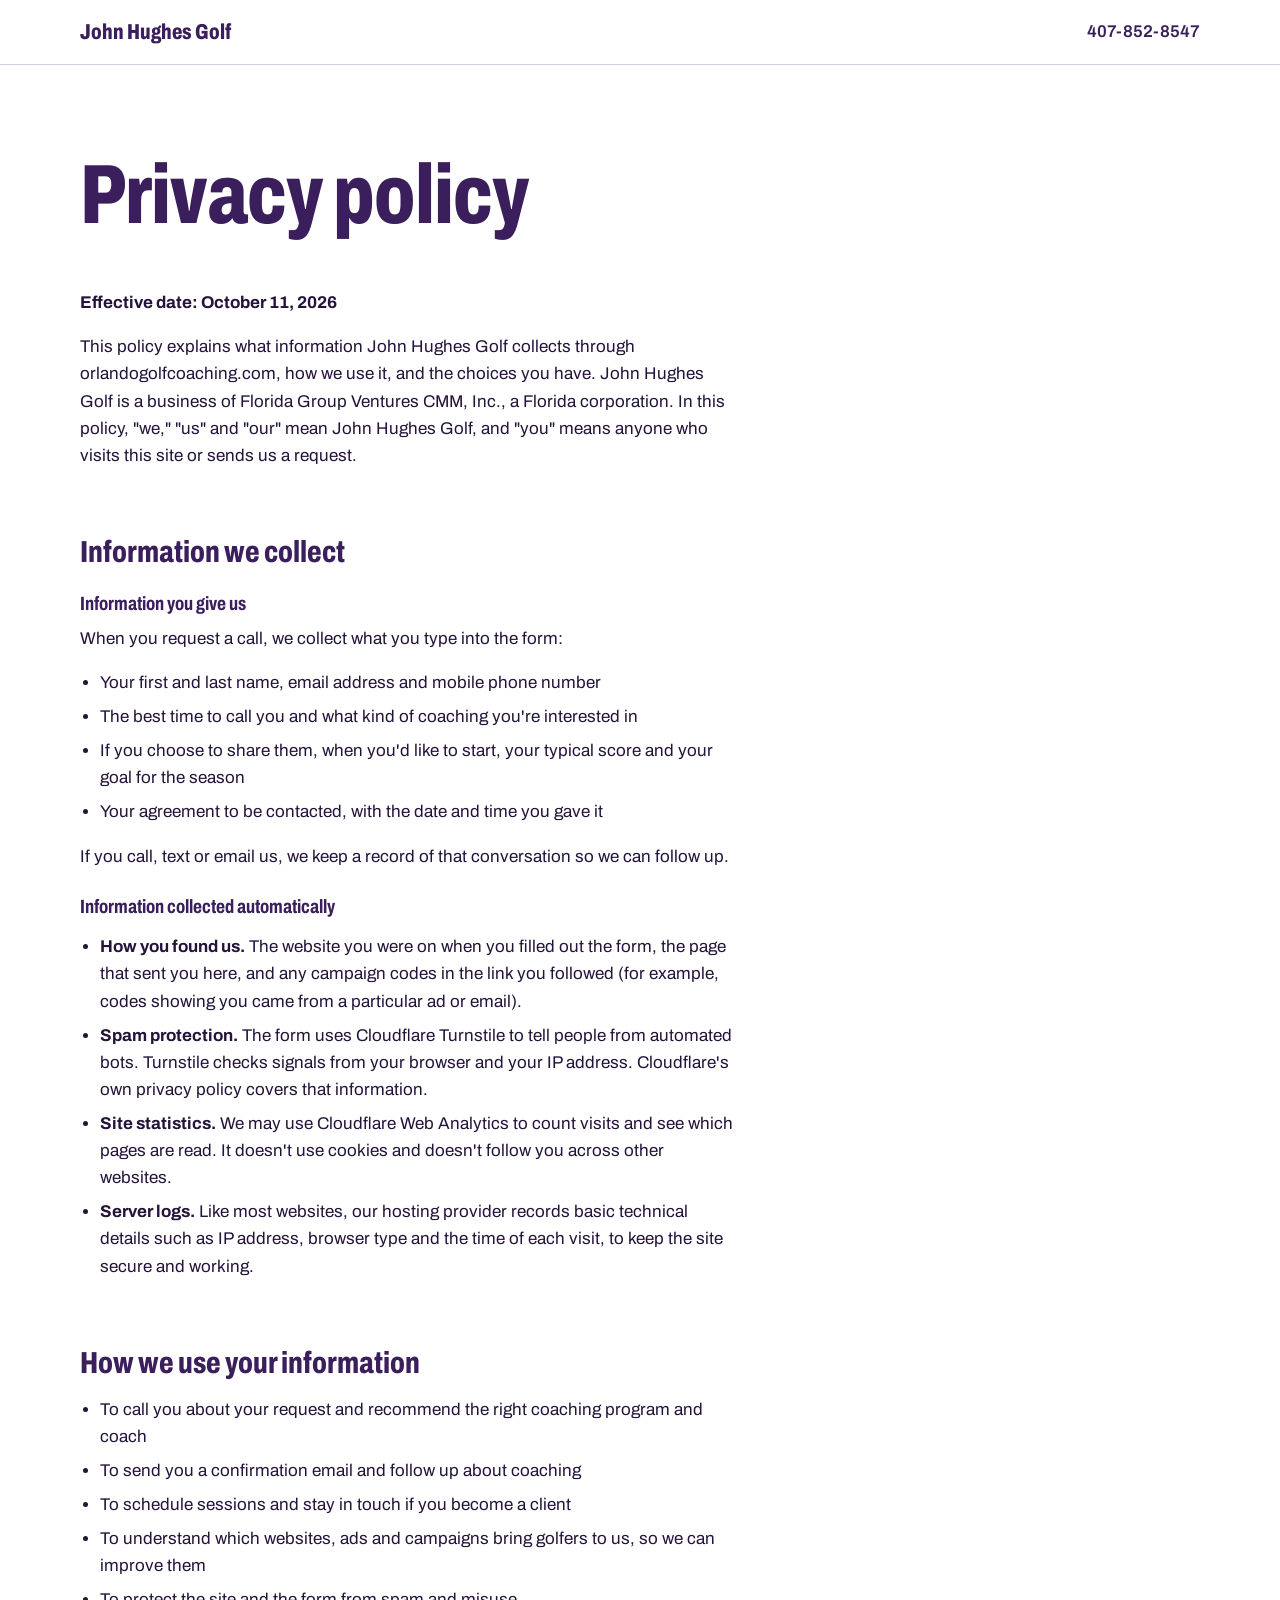
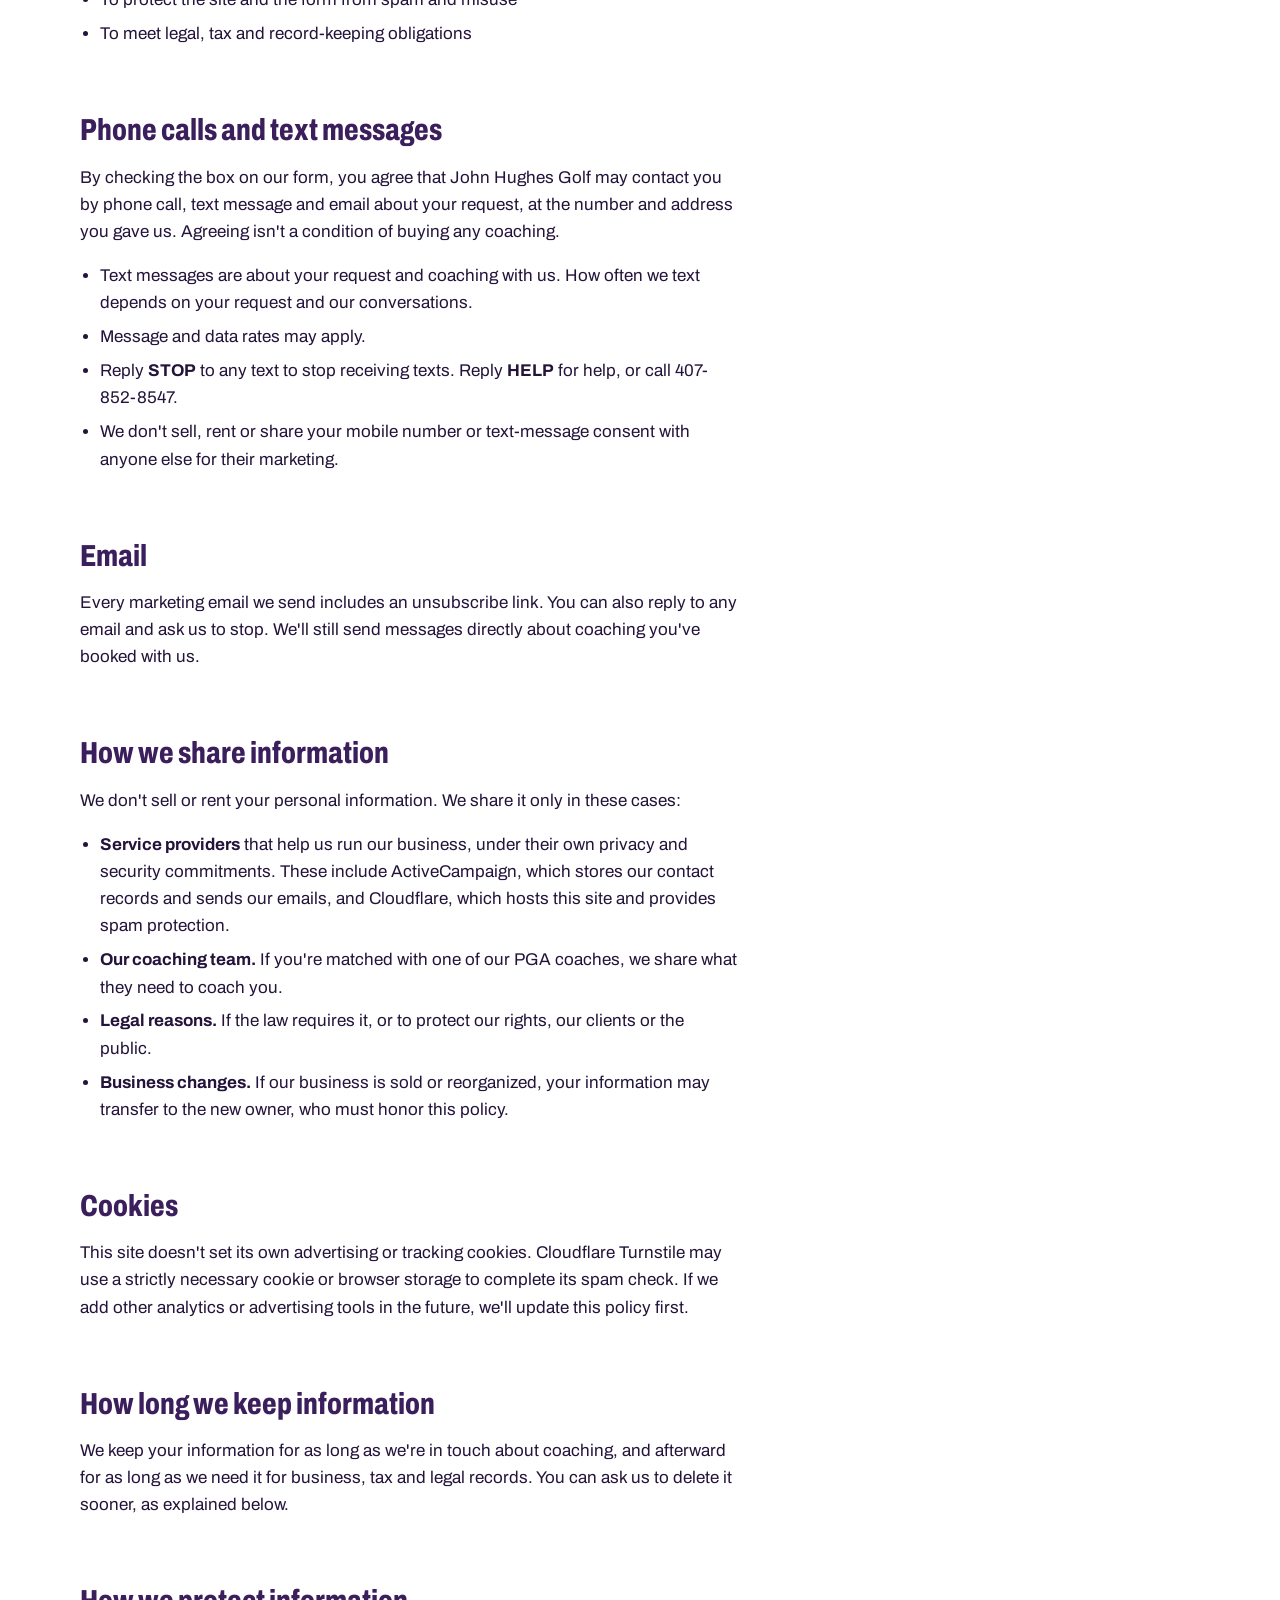
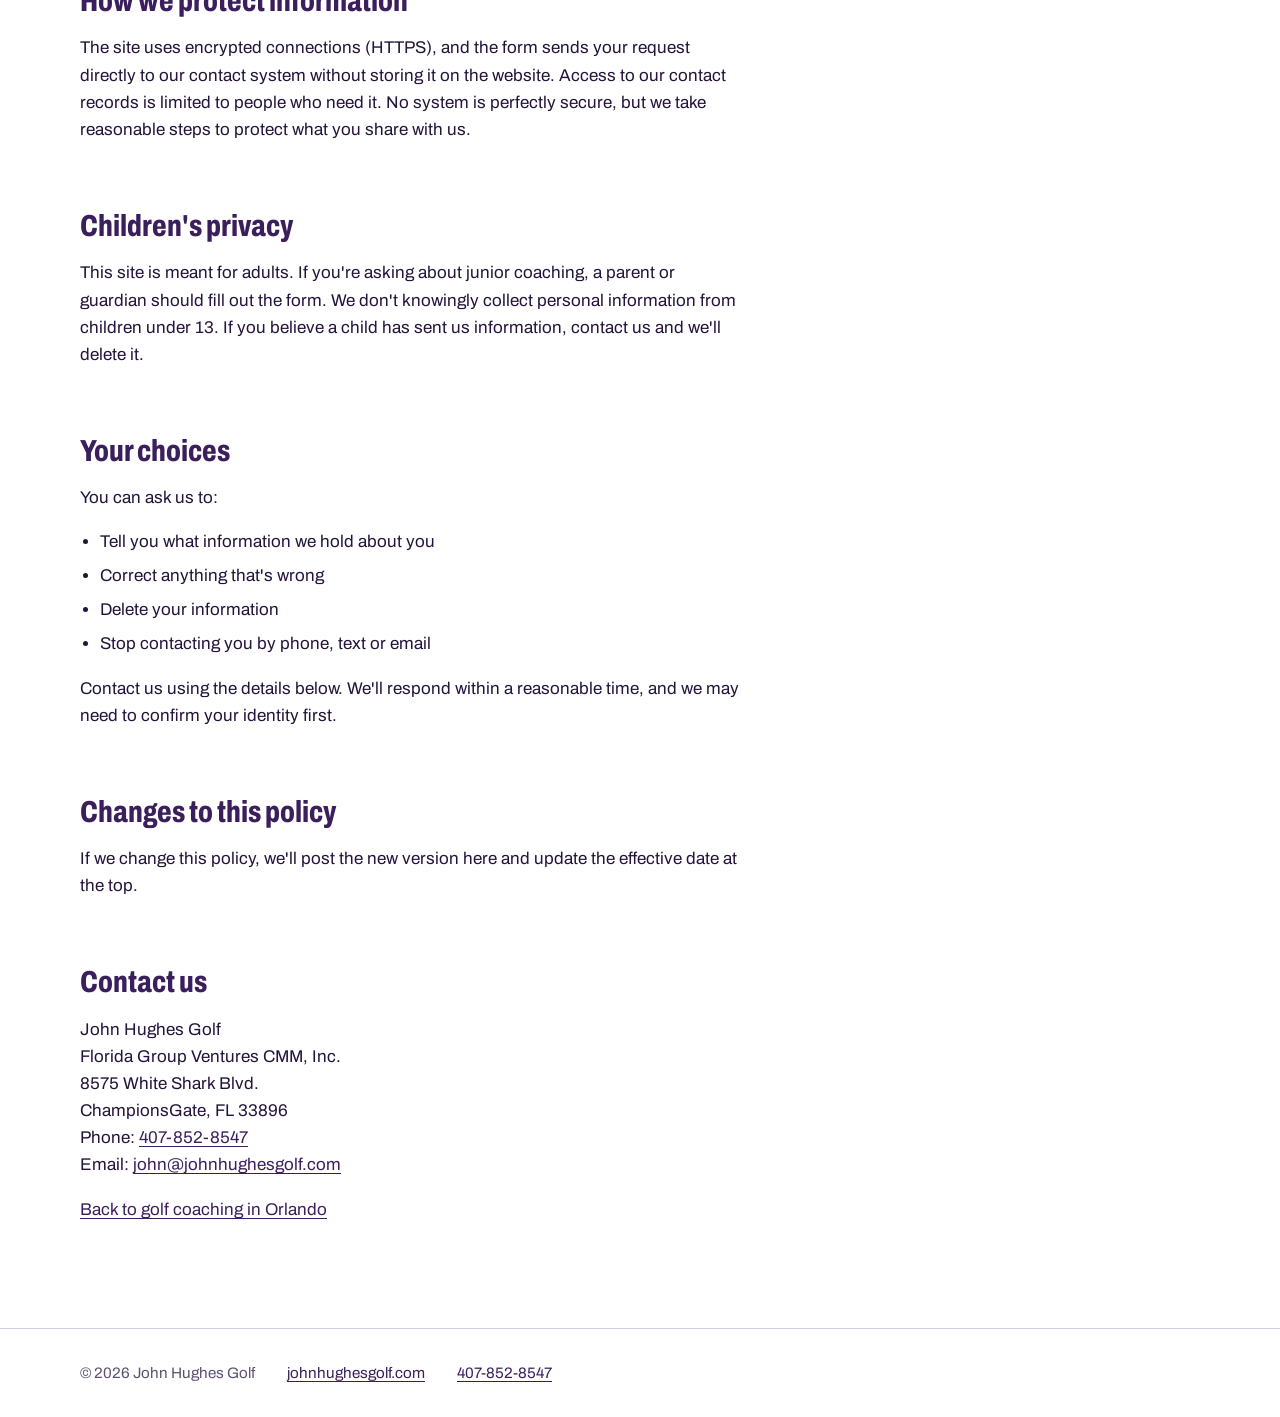
==== privacy.html @ 6e652a60 "Add orlandogolfcoaching.com landing site Static page, privacy and thank-you pages, Cloudflare Pages " ====
<!doctype html>
<html lang="en">
<head>
<meta charset="utf-8">
<meta name="viewport" content="width=device-width, initial-scale=1, viewport-fit=cover">
<title>Privacy policy | John Hughes Golf</title>
<meta name="description" content="How John Hughes Golf collects, uses and protects the information you share on orlandogolfcoaching.com.">
<link rel="canonical" href="https://orlandogolfcoaching.com/privacy.html">
<link rel="icon" href="/favicon.svg" type="image/svg+xml">
<link rel="preconnect" href="https://fonts.googleapis.com">
<link rel="preconnect" href="https://fonts.gstatic.com" crossorigin>
<link rel="stylesheet" href="https://fonts.googleapis.com/css2?family=Archivo:wdth,wght@62..125,400..800&display=swap">
<link rel="stylesheet" href="/styles.css">
</head>
<body>
<a class="skip" href="#main">Skip to content</a>
<header class="masthead"><div class="wrap masthead-inner"><a class="brand" href="/">John Hughes Golf</a><a class="masthead-phone" href="tel:+14078528547">407-852-8547</a></div></header>

<main id="main" class="band">
<div class="wrap prose policy">
  <h1>Privacy policy</h1>
  <p><strong>Effective date: October 11, 2026</strong></p>
  <p>This policy explains what information John Hughes Golf collects through orlandogolfcoaching.com, how we use it, and the choices you have. John Hughes Golf is a business of Florida Group Ventures CMM, Inc., a Florida corporation. In this policy, "we," "us" and "our" mean John Hughes Golf, and "you" means anyone who visits this site or sends us a request.</p>

  <h2>Information we collect</h2>
  <h3>Information you give us</h3>
  <p>When you request a call, we collect what you type into the form:</p>
  <ul>
    <li>Your first and last name, email address and mobile phone number</li>
    <li>The best time to call you and what kind of coaching you're interested in</li>
    <li>If you choose to share them, when you'd like to start, your typical score and your goal for the season</li>
    <li>Your agreement to be contacted, with the date and time you gave it</li>
  </ul>
  <p>If you call, text or email us, we keep a record of that conversation so we can follow up.</p>

  <h3>Information collected automatically</h3>
  <ul>
    <li><strong>How you found us.</strong> The website you were on when you filled out the form, the page that sent you here, and any campaign codes in the link you followed (for example, codes showing you came from a particular ad or email).</li>
    <li><strong>Spam protection.</strong> The form uses Cloudflare Turnstile to tell people from automated bots. Turnstile checks signals from your browser and your IP address. Cloudflare's own privacy policy covers that information.</li>
    <li><strong>Site statistics.</strong> We may use Cloudflare Web Analytics to count visits and see which pages are read. It doesn't use cookies and doesn't follow you across other websites.</li>
    <li><strong>Server logs.</strong> Like most websites, our hosting provider records basic technical details such as IP address, browser type and the time of each visit, to keep the site secure and working.</li>
  </ul>

  <h2>How we use your information</h2>
  <ul>
    <li>To call you about your request and recommend the right coaching program and coach</li>
    <li>To send you a confirmation email and follow up about coaching</li>
    <li>To schedule sessions and stay in touch if you become a client</li>
    <li>To understand which websites, ads and campaigns bring golfers to us, so we can improve them</li>
    <li>To protect the site and the form from spam and misuse</li>
    <li>To meet legal, tax and record-keeping obligations</li>
  </ul>

  <h2>Phone calls and text messages</h2>
  <p>By checking the box on our form, you agree that John Hughes Golf may contact you by phone call, text message and email about your request, at the number and address you gave us. Agreeing isn't a condition of buying any coaching.</p>
  <ul>
    <li>Text messages are about your request and coaching with us. How often we text depends on your request and our conversations.</li>
    <li>Message and data rates may apply.</li>
    <li>Reply <strong>STOP</strong> to any text to stop receiving texts. Reply <strong>HELP</strong> for help, or call 407-852-8547.</li>
    <li>We don't sell, rent or share your mobile number or text-message consent with anyone else for their marketing.</li>
  </ul>

  <h2>Email</h2>
  <p>Every marketing email we send includes an unsubscribe link. You can also reply to any email and ask us to stop. We'll still send messages directly about coaching you've booked with us.</p>

  <h2>How we share information</h2>
  <p>We don't sell or rent your personal information. We share it only in these cases:</p>
  <ul>
    <li><strong>Service providers</strong> that help us run our business, under their own privacy and security commitments. These include ActiveCampaign, which stores our contact records and sends our emails, and Cloudflare, which hosts this site and provides spam protection.</li>
    <li><strong>Our coaching team.</strong> If you're matched with one of our PGA coaches, we share what they need to coach you.</li>
    <li><strong>Legal reasons.</strong> If the law requires it, or to protect our rights, our clients or the public.</li>
    <li><strong>Business changes.</strong> If our business is sold or reorganized, your information may transfer to the new owner, who must honor this policy.</li>
  </ul>

  <h2>Cookies</h2>
  <p>This site doesn't set its own advertising or tracking cookies. Cloudflare Turnstile may use a strictly necessary cookie or browser storage to complete its spam check. If we add other analytics or advertising tools in the future, we'll update this policy first.</p>

  <h2>How long we keep information</h2>
  <p>We keep your information for as long as we're in touch about coaching, and afterward for as long as we need it for business, tax and legal records. You can ask us to delete it sooner, as explained below.</p>

  <h2>How we protect information</h2>
  <p>The site uses encrypted connections (HTTPS), and the form sends your request directly to our contact system without storing it on the website. Access to our contact records is limited to people who need it. No system is perfectly secure, but we take reasonable steps to protect what you share with us.</p>

  <h2>Children's privacy</h2>
  <p>This site is meant for adults. If you're asking about junior coaching, a parent or guardian should fill out the form. We don't knowingly collect personal information from children under 13. If you believe a child has sent us information, contact us and we'll delete it.</p>

  <h2>Your choices</h2>
  <p>You can ask us to:</p>
  <ul>
    <li>Tell you what information we hold about you</li>
    <li>Correct anything that's wrong</li>
    <li>Delete your information</li>
    <li>Stop contacting you by phone, text or email</li>
  </ul>
  <p>Contact us using the details below. We'll respond within a reasonable time, and we may need to confirm your identity first.</p>

  <h2>Changes to this policy</h2>
  <p>If we change this policy, we'll post the new version here and update the effective date at the top.</p>

  <h2>Contact us</h2>
  <p>John Hughes Golf<br>
  Florida Group Ventures CMM, Inc.<br>
  8575 White Shark Blvd.<br>
  ChampionsGate, FL 33896<br>
  Phone: <a href="tel:+14078528547">407-852-8547</a><br>
  Email: <a href="mailto:john@johnhughesgolf.com">john@johnhughesgolf.com</a></p>

  <p><a href="/">Back to golf coaching in Orlando</a></p>
</div>
</main>

<footer class="footer">
  <div class="wrap footer-inner">
    <p>&copy; 2026 John Hughes Golf</p>
    <p><a href="https://www.johnhughesgolf.com/">johnhughesgolf.com</a></p>
    <p><a href="tel:+14078528547">407-852-8547</a></p>
  </div>
</footer>
</body>
</html>
---- styles.css ----
/* John Hughes Golf landing page. Palette from John's brand colors: deep purple, orange, light lavender. */
:root {
  --purple: #3B1F5C;
  --ink: #24133A;
  --muted: #5E5070;
  --orange: #F08A24;
  --orange-deep: #D9740F;
  --lavender: #EEE8F6;
  --rule: #D6CCE4;
  --paper: #FFFFFF;
  --error: #A3261B;
  --measure: 66ch;
  --font: "Archivo", "Helvetica Neue", Arial, sans-serif;
}

*, *::before, *::after { box-sizing: border-box; }
html { scroll-behavior: smooth; scroll-padding-top: env(safe-area-inset-top, 0px); -webkit-text-size-adjust: 100%; }
@media (prefers-reduced-motion: reduce) { html { scroll-behavior: auto; } }
body {
  margin: 0;
  background: var(--paper);
  color: var(--ink);
  font-family: var(--font);
  font-size: 1.0625rem;
  line-height: 1.6;
  padding-bottom: env(safe-area-inset-bottom, 0px);
}
img { max-width: 100%; height: auto; display: block; }
a { color: var(--purple); text-underline-offset: 0.18em; }
a:hover { color: var(--orange-deep); }
:focus-visible { outline: 3px solid var(--orange); outline-offset: 3px; border-radius: 2px; }

.skip { position: absolute; left: -9999px; top: 0; }
.skip:focus { left: 1rem; top: 1rem; z-index: 10; background: var(--paper); padding: .5rem .75rem; }
.visually-hidden { position: absolute; width: 1px; height: 1px; overflow: hidden; clip: rect(0 0 0 0); white-space: nowrap; }

.wrap { width: min(1120px, 100% - 2.5rem); margin-inline: auto; }
.prose { max-width: var(--measure); }

h1, h2, h3 { font-stretch: 75%; line-height: 1.02; color: var(--purple); margin: 0 0 .6em; }
h1 { font-size: clamp(2.75rem, 7vw, 5.25rem); font-weight: 800; letter-spacing: -0.01em; }
h2 { font-size: clamp(1.9rem, 3.6vw, 2.75rem); font-weight: 780; }
h3 { font-size: 1.45rem; font-weight: 720; }
p { margin: 0 0 1em; }

/* Masthead */
.masthead { padding-top: env(safe-area-inset-top, 0px); border-bottom: 1px solid var(--rule); }
.masthead-inner { display: flex; justify-content: space-between; align-items: center; min-height: 64px; }
.brand { font-weight: 800; font-stretch: 75%; font-size: 1.35rem; color: var(--purple); text-decoration: none; }
.masthead-phone { font-weight: 600; text-decoration: none; }

/* Buttons */
.button {
  display: inline-block;
  background: var(--orange);
  color: var(--ink);
  font: inherit;
  font-weight: 700;
  font-size: 1.1rem;
  padding: .9rem 1.6rem;
  border: 0;
  border-radius: 999px;
  text-decoration: none;
  cursor: pointer;
}
.button:hover { background: var(--orange-deep); color: var(--ink); }
.button[disabled] { opacity: .6; cursor: progress; }

/* Hero */
.hero { padding: clamp(2.5rem, 6vw, 5rem) 0 clamp(2.5rem, 5vw, 4rem); }
.hero-grid { display: grid; grid-template-columns: 1.15fr .85fr; gap: clamp(2rem, 5vw, 4.5rem); align-items: end; }
.lede { font-size: 1.25rem; color: var(--muted); max-width: 38ch; }
.hero-actions { display: flex; flex-wrap: wrap; align-items: center; gap: 1rem 1.25rem; margin-top: 1.75rem; }
.hero-note { color: var(--muted); font-size: .95rem; max-width: 28ch; }
.hero-photo { margin: 0; background: var(--lavender); border-radius: 0 0 0 96px; overflow: hidden; aspect-ratio: 9 / 11; }
.hero-photo img { width: 100%; height: 100%; object-fit: cover; }

/* Bands */
.band { padding: clamp(3rem, 7vw, 5.5rem) 0; }
.band-tight { padding-top: clamp(1rem, 3vw, 2rem); }
.band-dark { background: var(--purple); color: #F3EEF9; }
.band-dark h2 { color: #FFFFFF; }
.band-dark a { color: #FFFFFF; }
.band-lavender { background: var(--lavender); }
.section-title { max-width: 22ch; }

/* Lesson formats: three columns separated by rules, not cards */
.formats { display: grid; grid-template-columns: repeat(3, 1fr); border-top: 3px solid var(--purple); }
.format { padding: 1.5rem 1.75rem 0 0; }
.format + .format { padding-left: 1.75rem; border-left: 1px solid var(--rule); }
.formats-note { margin-top: 2rem; }

/* Technology */
.big-line { font-size: clamp(1.6rem, 3vw, 2.1rem); font-weight: 700; font-stretch: 80%; color: var(--orange); margin-bottom: 2rem; }
.tech { display: grid; grid-template-columns: repeat(3, 1fr); gap: 2rem; margin: 0 0 2rem; }
.tech div { border-top: 1px solid rgba(255,255,255,.35); padding-top: 1rem; }
.tech dt { font-weight: 700; font-size: 1.15rem; margin-bottom: .5rem; color: #FFFFFF; }
.tech dd { margin: 0; }

/* Two columns */
.two-col { display: grid; grid-template-columns: 1fr 1fr; gap: clamp(2rem, 5vw, 4rem); }
.two-col ul { padding-left: 1.2em; margin: 0; }
.two-col li + li { margin-top: .4em; }

/* Scorecard */
.scorecard { width: 100%; max-width: 900px; border-collapse: collapse; background: var(--paper); margin-top: 1rem; border: 2px solid var(--purple); }
.scorecard thead th { background: var(--purple); color: #FFFFFF; text-align: left; font-weight: 700; font-size: .95rem; padding: .6rem 1rem; }
.scorecard td, .scorecard tbody th { border-top: 1px solid var(--rule); padding: 1rem; vertical-align: top; text-align: left; font-weight: 400; }
.scorecard td:first-child { width: 4.5rem; text-align: center; font-weight: 800; font-stretch: 75%; font-size: 1.6rem; color: var(--purple); border-right: 1px solid var(--rule); }
.scorecard tbody th { width: 52%; border-right: 1px solid var(--rule); }
.scorecard .blank { background-image: repeating-linear-gradient(transparent 0 30px, var(--rule) 30px 31px); }

/* Steps */
.steps { padding-left: 1.4em; }
.steps li { padding-left: .3em; margin-bottom: .8em; }
.steps li::marker { font-weight: 800; color: var(--purple); }

/* Coach */
.coach { display: grid; grid-template-columns: 300px 1fr; gap: clamp(2rem, 5vw, 4rem); align-items: start; }
.coach-photo { background: var(--lavender); border-radius: 0 0 0 64px; aspect-ratio: 6 / 7; object-fit: cover; width: 100%; }

/* FAQ */
.faq details { border-top: 1px solid var(--rule); padding: .9rem 0; }
.faq details:last-child { border-bottom: 1px solid var(--rule); }
.faq summary { cursor: pointer; font-weight: 700; font-size: 1.1rem; color: var(--purple); }
.faq details p { margin: .6rem 0 0; }

/* Request section and form */
.request { display: grid; grid-template-columns: .8fr 1.2fr; gap: clamp(2rem, 5vw, 4rem); align-items: start; }
.request-phone { font-weight: 600; }
.request-panel { background: var(--paper); border-top: 6px solid var(--purple); padding: clamp(1.5rem, 4vw, 2.5rem); }
.call-form { display: grid; gap: 1.25rem; }
.field-row { display: grid; grid-template-columns: 1fr 1fr; gap: 1.25rem; }
.field { display: grid; gap: .4rem; margin: 0; }
.field > label, legend { font-weight: 650; color: var(--ink); }
.optional { font-weight: 400; color: var(--muted); font-size: .9rem; margin-left: .35rem; }
input[type="text"], input[type="email"], input[type="tel"], select, textarea {
  font: inherit; color: var(--ink); background: var(--paper);
  border: 1.5px solid #B9AACD; border-radius: 6px; padding: .7rem .8rem; width: 100%;
}
input:focus-visible, select:focus-visible, textarea:focus-visible { outline: 3px solid var(--orange); outline-offset: 1px; border-color: var(--purple); }
textarea { resize: vertical; min-height: 5.5rem; }
.choices { border: 0; padding: 0; display: flex; flex-wrap: wrap; gap: .5rem 1.25rem; }
.choices legend { padding: 0; margin-bottom: .4rem; width: 100%; }
.choices label, .consent label { display: inline-flex; gap: .55rem; align-items: center; cursor: pointer; }
.consent label { align-items: flex-start; font-size: .95rem; }
.consent input { margin-top: .3rem; }
input[type="radio"], input[type="checkbox"] { width: 1.15rem; height: 1.15rem; accent-color: var(--purple); flex: none; }
.hint { font-size: .875rem; color: var(--muted); margin: 0; }
.hp { position: absolute; left: -9999px; width: 1px; height: 1px; overflow: hidden; }
.button-submit { justify-self: start; }
.form-status { margin: 0; color: var(--error); font-weight: 600; }
.form-status:empty { display: none; }
[aria-invalid="true"] { border-color: var(--error) !important; }
.thanks h3 { font-size: 2rem; }
.thanks:focus { outline: none; }

/* Footer */
.footer { border-top: 1px solid var(--rule); padding: 2rem 0 calc(2rem + env(safe-area-inset-bottom, 0px)); font-size: .95rem; color: var(--muted); }
.footer-inner { display: flex; flex-wrap: wrap; gap: .5rem 2rem; }
.footer p { margin: 0; }

/* Small screens */
@media (max-width: 860px) {
  .hero-grid, .two-col, .request, .coach { grid-template-columns: 1fr; }
  .hero-photo { max-width: 460px; }
  .coach-photo { max-width: 280px; }
  .formats, .tech { grid-template-columns: 1fr; }
  .format, .format + .format { padding: 1.25rem 0; border-left: 0; }
  .format + .format { border-top: 1px solid var(--rule); }
}
@media (max-width: 560px) {
  .field-row { grid-template-columns: 1fr; }
  .scorecard td:first-child { width: 3rem; font-size: 1.3rem; }
  .scorecard tbody th, .scorecard td { padding: .75rem; }
  .scorecard .blank { display: none; }
  .scorecard thead th:last-child { display: none; }
  .scorecard tbody th { width: auto; border-right: 0; }
}

/* Prose sections that share the .wrap element stay left-aligned with the rest of the page */
.wrap.prose { max-width: none; }
.wrap.prose > * { max-width: var(--measure); }
.choices > label, .consent > label { font-weight: 400; }

/* Privacy policy */
.policy h2 { font-size: clamp(1.5rem, 2.6vw, 1.9rem); margin-top: 2.2em; }
.policy h3 { font-size: 1.2rem; margin-top: 1.4em; }
.policy ul { padding-left: 1.2em; }
.policy li + li { margin-top: .4em; }

/* orlandogolfcoaching.com additions */
.phases { list-style: none; margin: 1.5rem 0 0; padding: 0; display: grid; grid-template-columns: repeat(4, 1fr); border-top: 3px solid var(--purple); }
.phases li { padding: 1.25rem 1.5rem 0 0; }
.phases li + li { padding-left: 1.5rem; border-left: 1px solid var(--rule); }
.phase-num { display: block; font-weight: 800; font-stretch: 75%; font-size: 2.6rem; line-height: 1; color: var(--orange-deep); margin-bottom: .4rem; }
.phases h3 { margin-bottom: .4rem; }
.scorecard td.why { color: var(--muted); }
.tracker-note { margin-top: 1.25rem; }
.programs dt { font-size: 1.3rem; }
@media (max-width: 860px) {
  .phases { grid-template-columns: 1fr 1fr; }
  .phases li, .phases li + li { padding: 1.25rem 0; border-left: 0; }
  .phases li:nth-child(even) { padding-left: 1.25rem; border-left: 1px solid var(--rule); }
}
@media (max-width: 560px) {
  .phases { grid-template-columns: 1fr; }
  .phases li:nth-child(even) { padding-left: 0; border-left: 0; }
  .phases li + li { border-top: 1px solid var(--rule); }
  .scorecard td.why { display: table-cell; }
  .scorecard thead th:last-child { display: table-cell; }
}
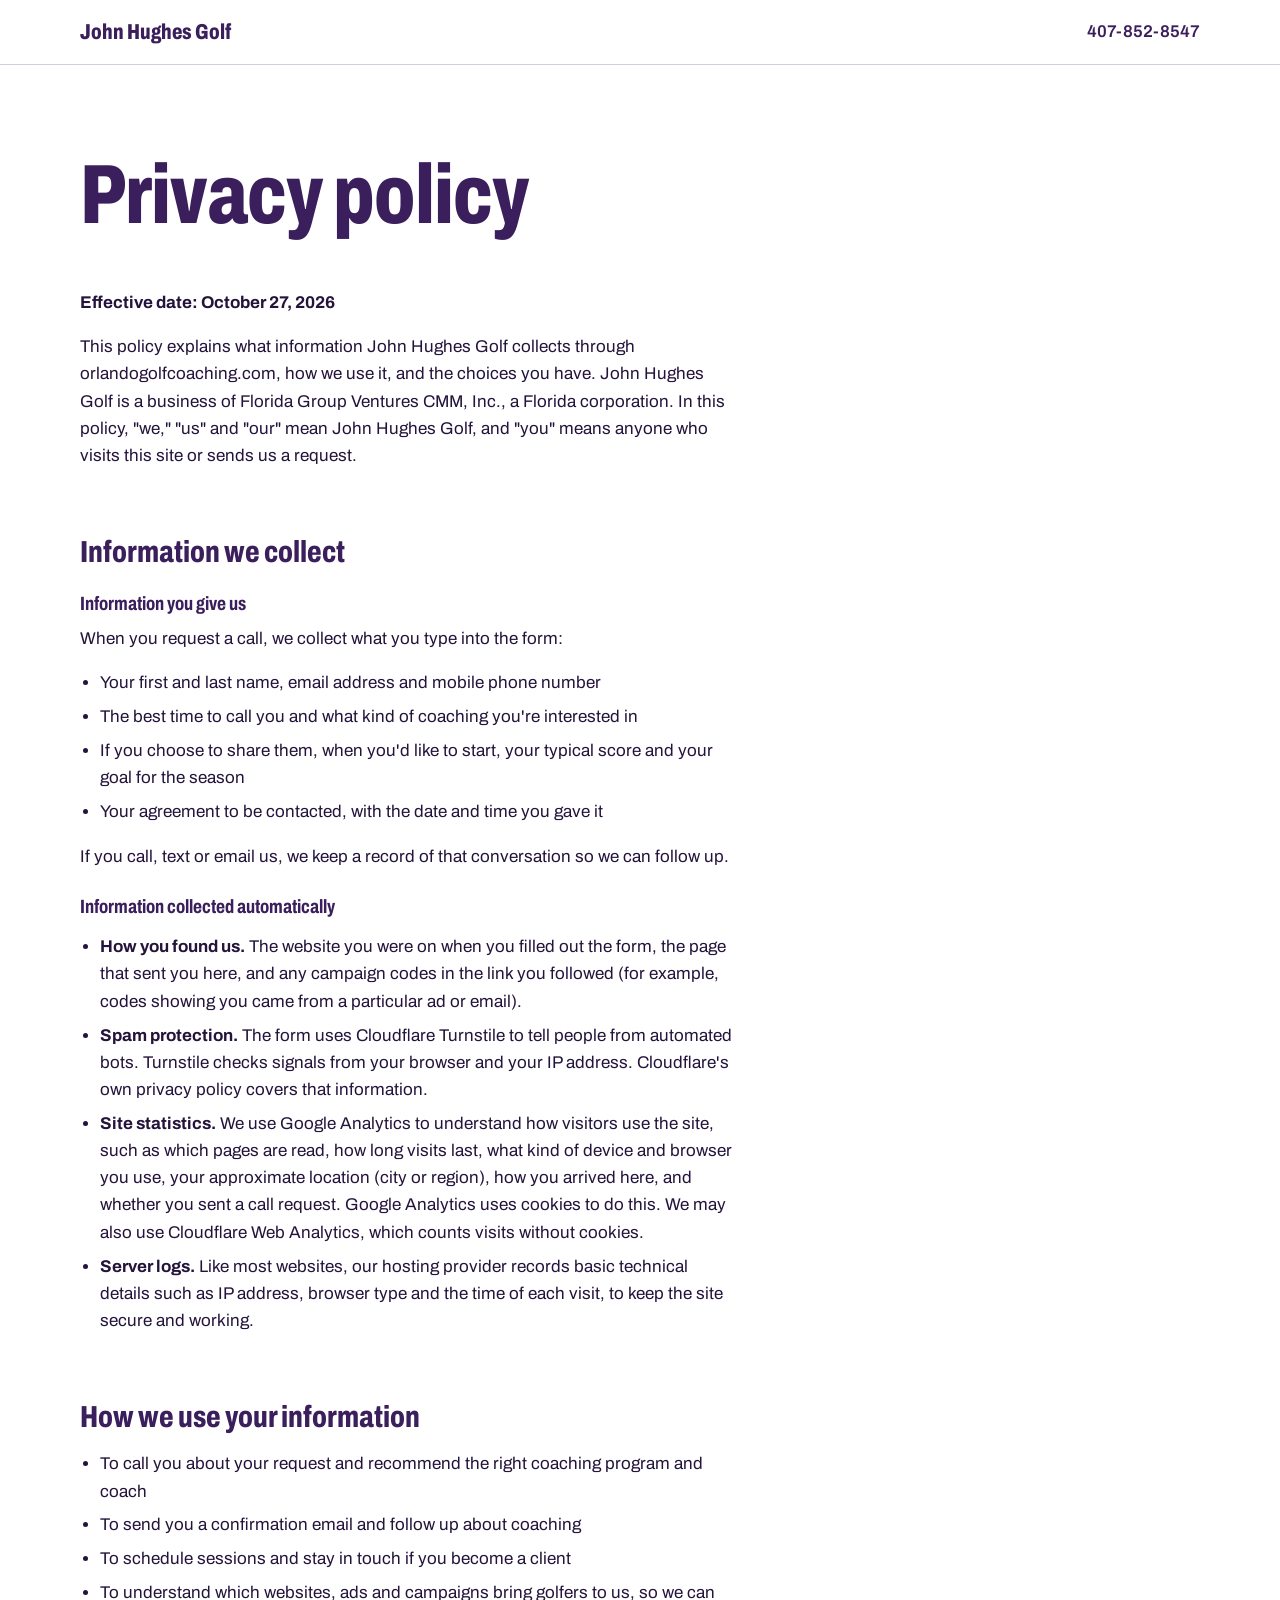
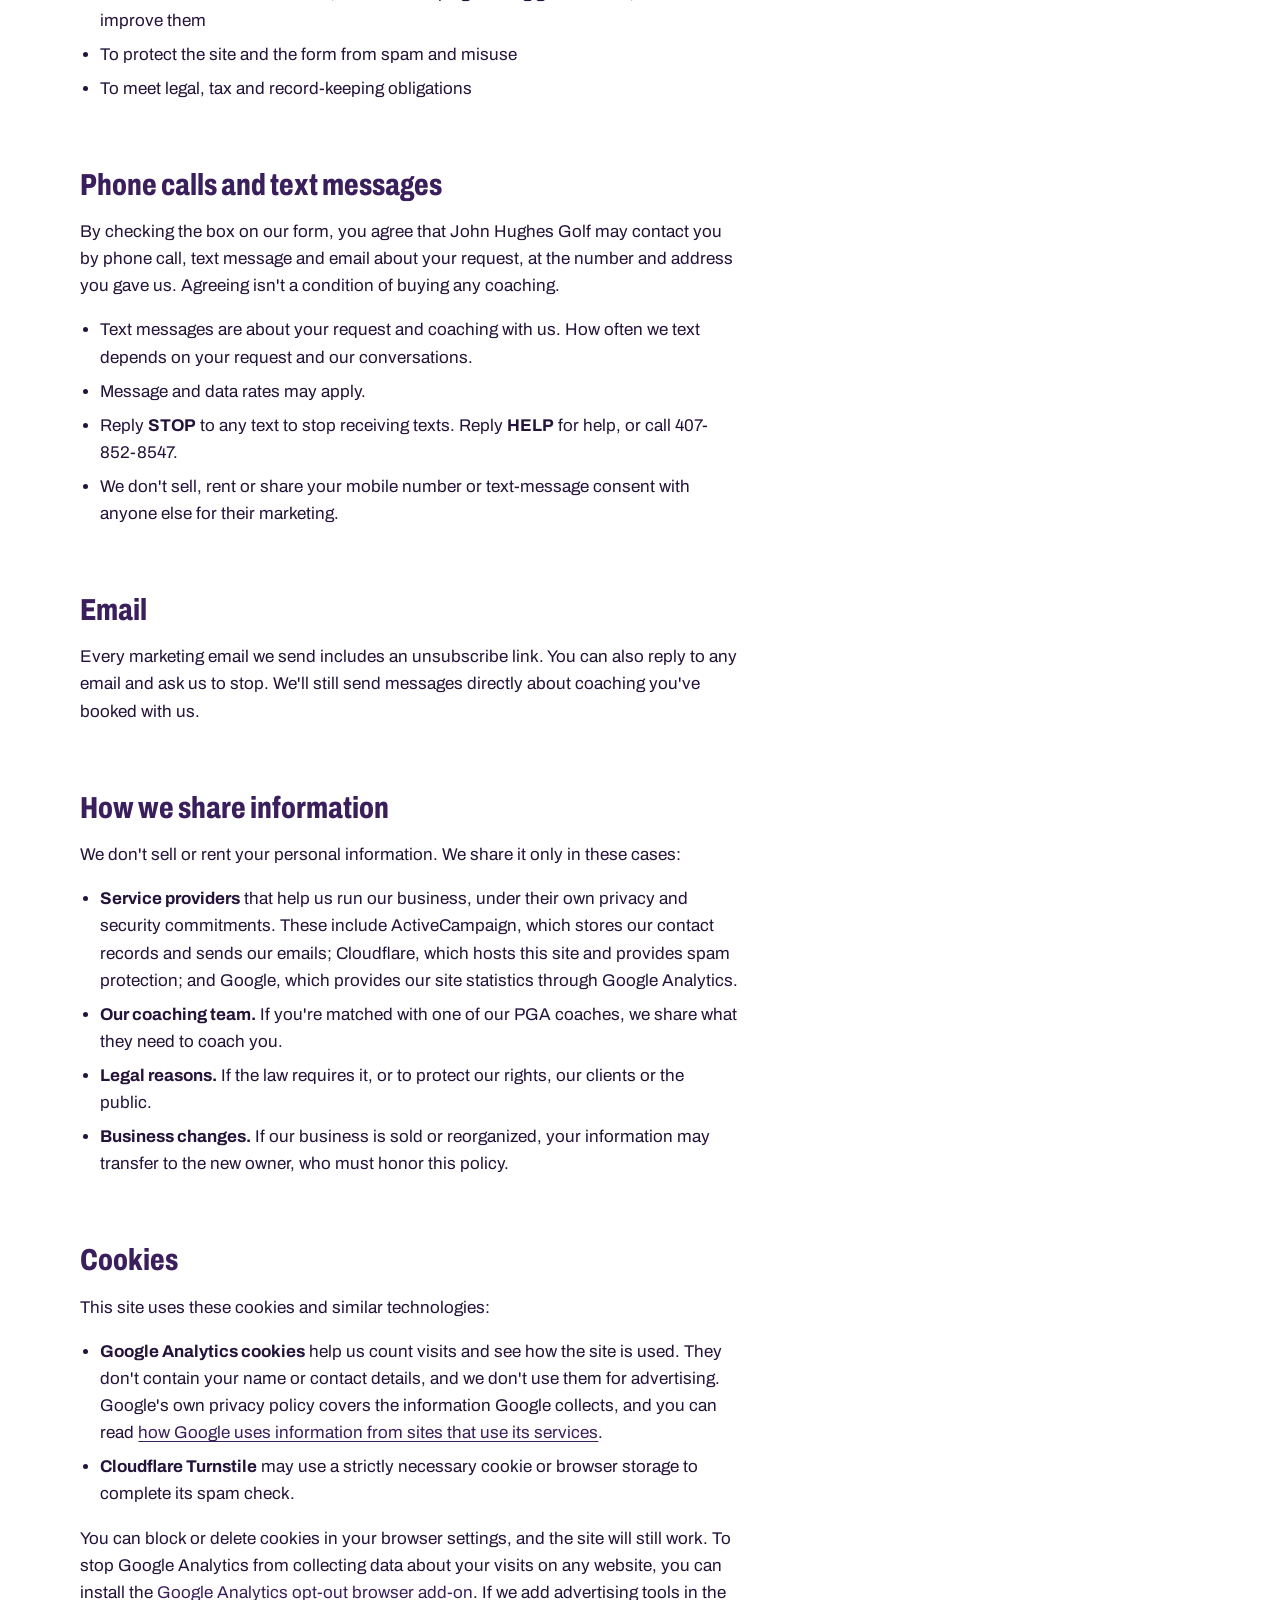
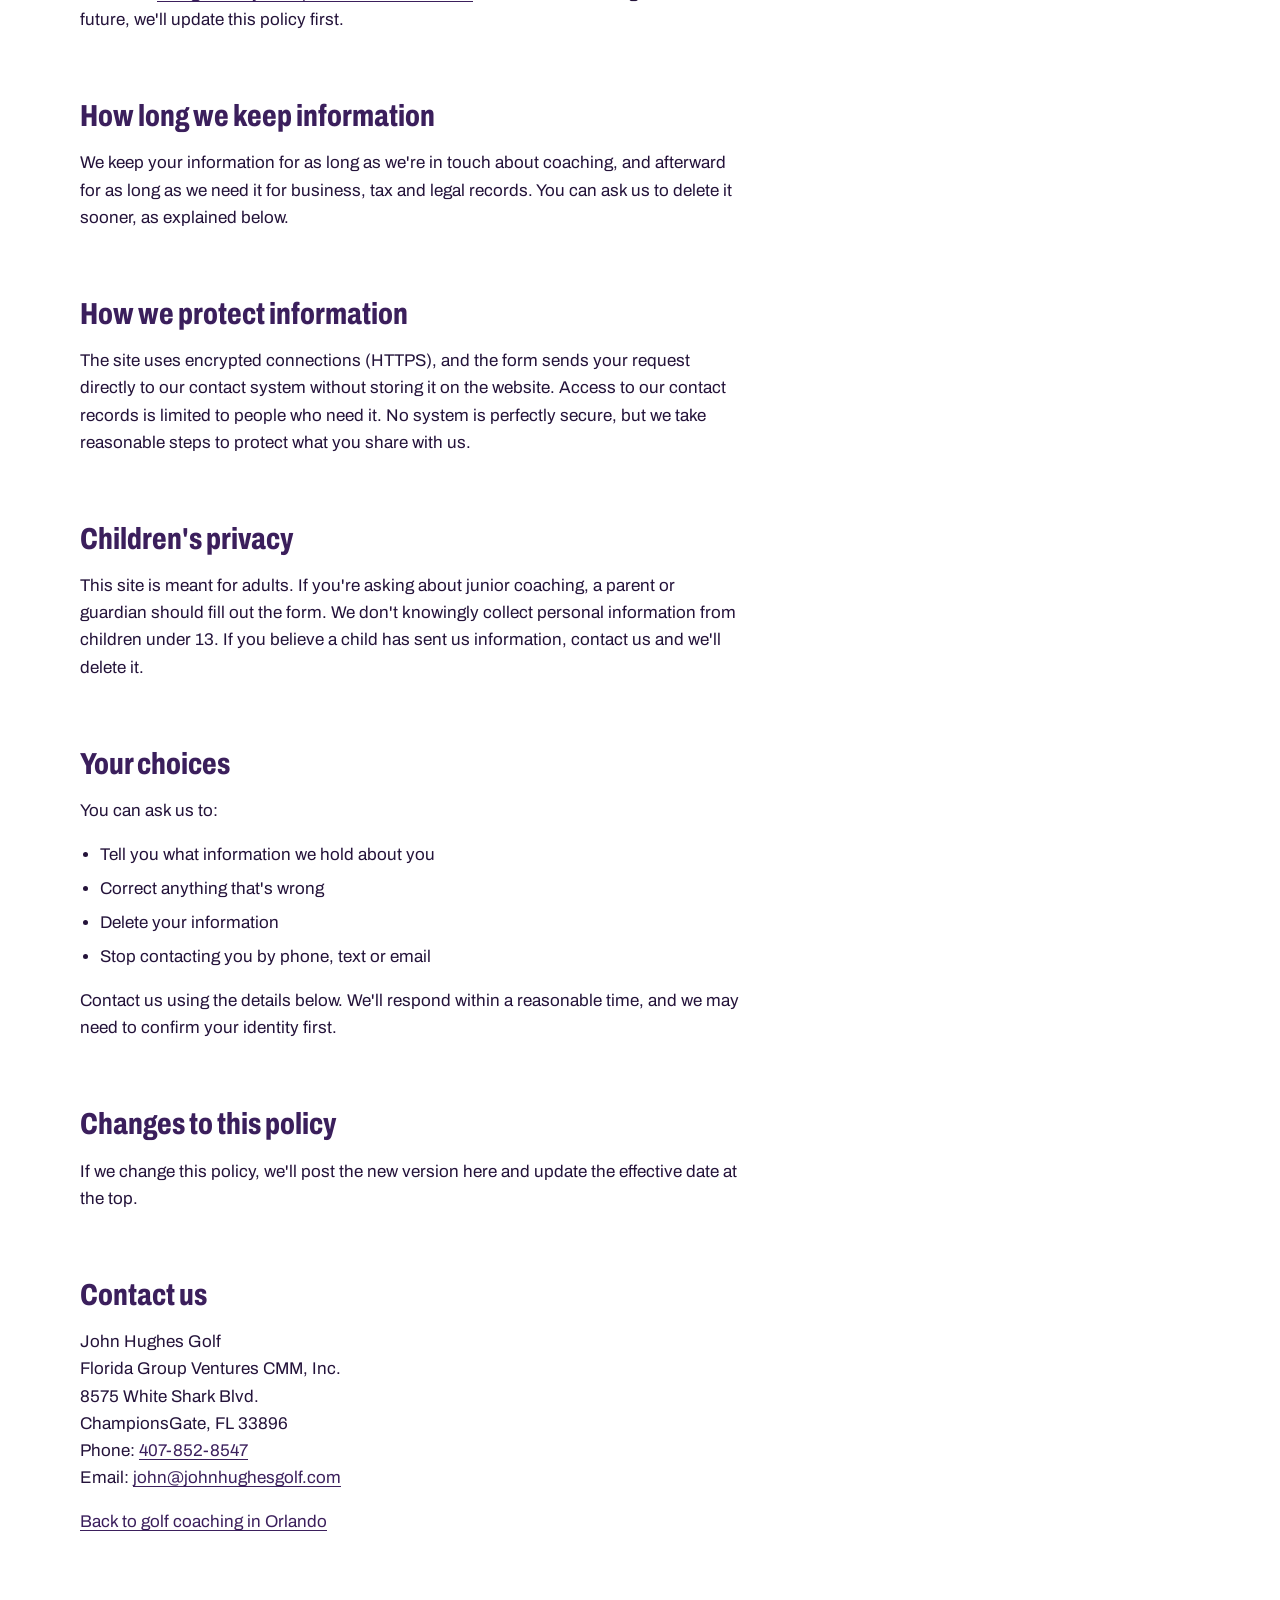
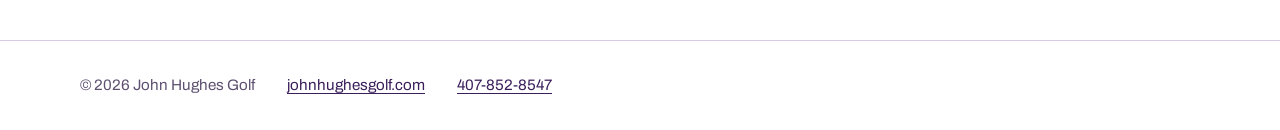
==== commit 700b0e62: "Add Google Analytics Load gtag.js in the page head, keep the config in analytics.js because the cont" ====
--- a/privacy.html
+++ b/privacy.html
@@ -1,6 +1,9 @@
 <!doctype html>
 <html lang="en">
 <head>
+<!-- Google tag (gtag.js) -->
+<script async src="https://www.googletagmanager.com/gtag/js?id=G-RGXYCXNM4F"></script>
+<script src="/analytics.js"></script>
 <meta charset="utf-8">
 <meta name="viewport" content="width=device-width, initial-scale=1, viewport-fit=cover">
 <title>Privacy policy | John Hughes Golf</title>
@@ -19,7 +22,7 @@
 <main id="main" class="band">
 <div class="wrap prose policy">
   <h1>Privacy policy</h1>
-  <p><strong>Effective date: October 11, 2026</strong></p>
+  <p><strong>Effective date: October 27, 2026</strong></p>
   <p>This policy explains what information John Hughes Golf collects through orlandogolfcoaching.com, how we use it, and the choices you have. John Hughes Golf is a business of Florida Group Ventures CMM, Inc., a Florida corporation. In this policy, "we," "us" and "our" mean John Hughes Golf, and "you" means anyone who visits this site or sends us a request.</p>
 
   <h2>Information we collect</h2>
@@ -37,7 +40,7 @@
   <ul>
     <li><strong>How you found us.</strong> The website you were on when you filled out the form, the page that sent you here, and any campaign codes in the link you followed (for example, codes showing you came from a particular ad or email).</li>
     <li><strong>Spam protection.</strong> The form uses Cloudflare Turnstile to tell people from automated bots. Turnstile checks signals from your browser and your IP address. Cloudflare's own privacy policy covers that information.</li>
-    <li><strong>Site statistics.</strong> We may use Cloudflare Web Analytics to count visits and see which pages are read. It doesn't use cookies and doesn't follow you across other websites.</li>
+    <li><strong>Site statistics.</strong> We use Google Analytics to understand how visitors use the site, such as which pages are read, how long visits last, what kind of device and browser you use, your approximate location (city or region), how you arrived here, and whether you sent a call request. Google Analytics uses cookies to do this. We may also use Cloudflare Web Analytics, which counts visits without cookies.</li>
     <li><strong>Server logs.</strong> Like most websites, our hosting provider records basic technical details such as IP address, browser type and the time of each visit, to keep the site secure and working.</li>
   </ul>
 
@@ -66,14 +69,19 @@
   <h2>How we share information</h2>
   <p>We don't sell or rent your personal information. We share it only in these cases:</p>
   <ul>
-    <li><strong>Service providers</strong> that help us run our business, under their own privacy and security commitments. These include ActiveCampaign, which stores our contact records and sends our emails, and Cloudflare, which hosts this site and provides spam protection.</li>
+    <li><strong>Service providers</strong> that help us run our business, under their own privacy and security commitments. These include ActiveCampaign, which stores our contact records and sends our emails; Cloudflare, which hosts this site and provides spam protection; and Google, which provides our site statistics through Google Analytics.</li>
     <li><strong>Our coaching team.</strong> If you're matched with one of our PGA coaches, we share what they need to coach you.</li>
     <li><strong>Legal reasons.</strong> If the law requires it, or to protect our rights, our clients or the public.</li>
     <li><strong>Business changes.</strong> If our business is sold or reorganized, your information may transfer to the new owner, who must honor this policy.</li>
   </ul>
 
   <h2>Cookies</h2>
-  <p>This site doesn't set its own advertising or tracking cookies. Cloudflare Turnstile may use a strictly necessary cookie or browser storage to complete its spam check. If we add other analytics or advertising tools in the future, we'll update this policy first.</p>
+  <p>This site uses these cookies and similar technologies:</p>
+  <ul>
+    <li><strong>Google Analytics cookies</strong> help us count visits and see how the site is used. They don't contain your name or contact details, and we don't use them for advertising. Google's own privacy policy covers the information Google collects, and you can read <a href="https://policies.google.com/technologies/partner-sites">how Google uses information from sites that use its services</a>.</li>
+    <li><strong>Cloudflare Turnstile</strong> may use a strictly necessary cookie or browser storage to complete its spam check.</li>
+  </ul>
+  <p>You can block or delete cookies in your browser settings, and the site will still work. To stop Google Analytics from collecting data about your visits on any website, you can install the <a href="https://tools.google.com/dlpage/gaoptout">Google Analytics opt-out browser add-on</a>. If we add advertising tools in the future, we'll update this policy first.</p>
 
   <h2>How long we keep information</h2>
   <p>We keep your information for as long as we're in touch about coaching, and afterward for as long as we need it for business, tax and legal records. You can ask us to delete it sooner, as explained below.</p>
